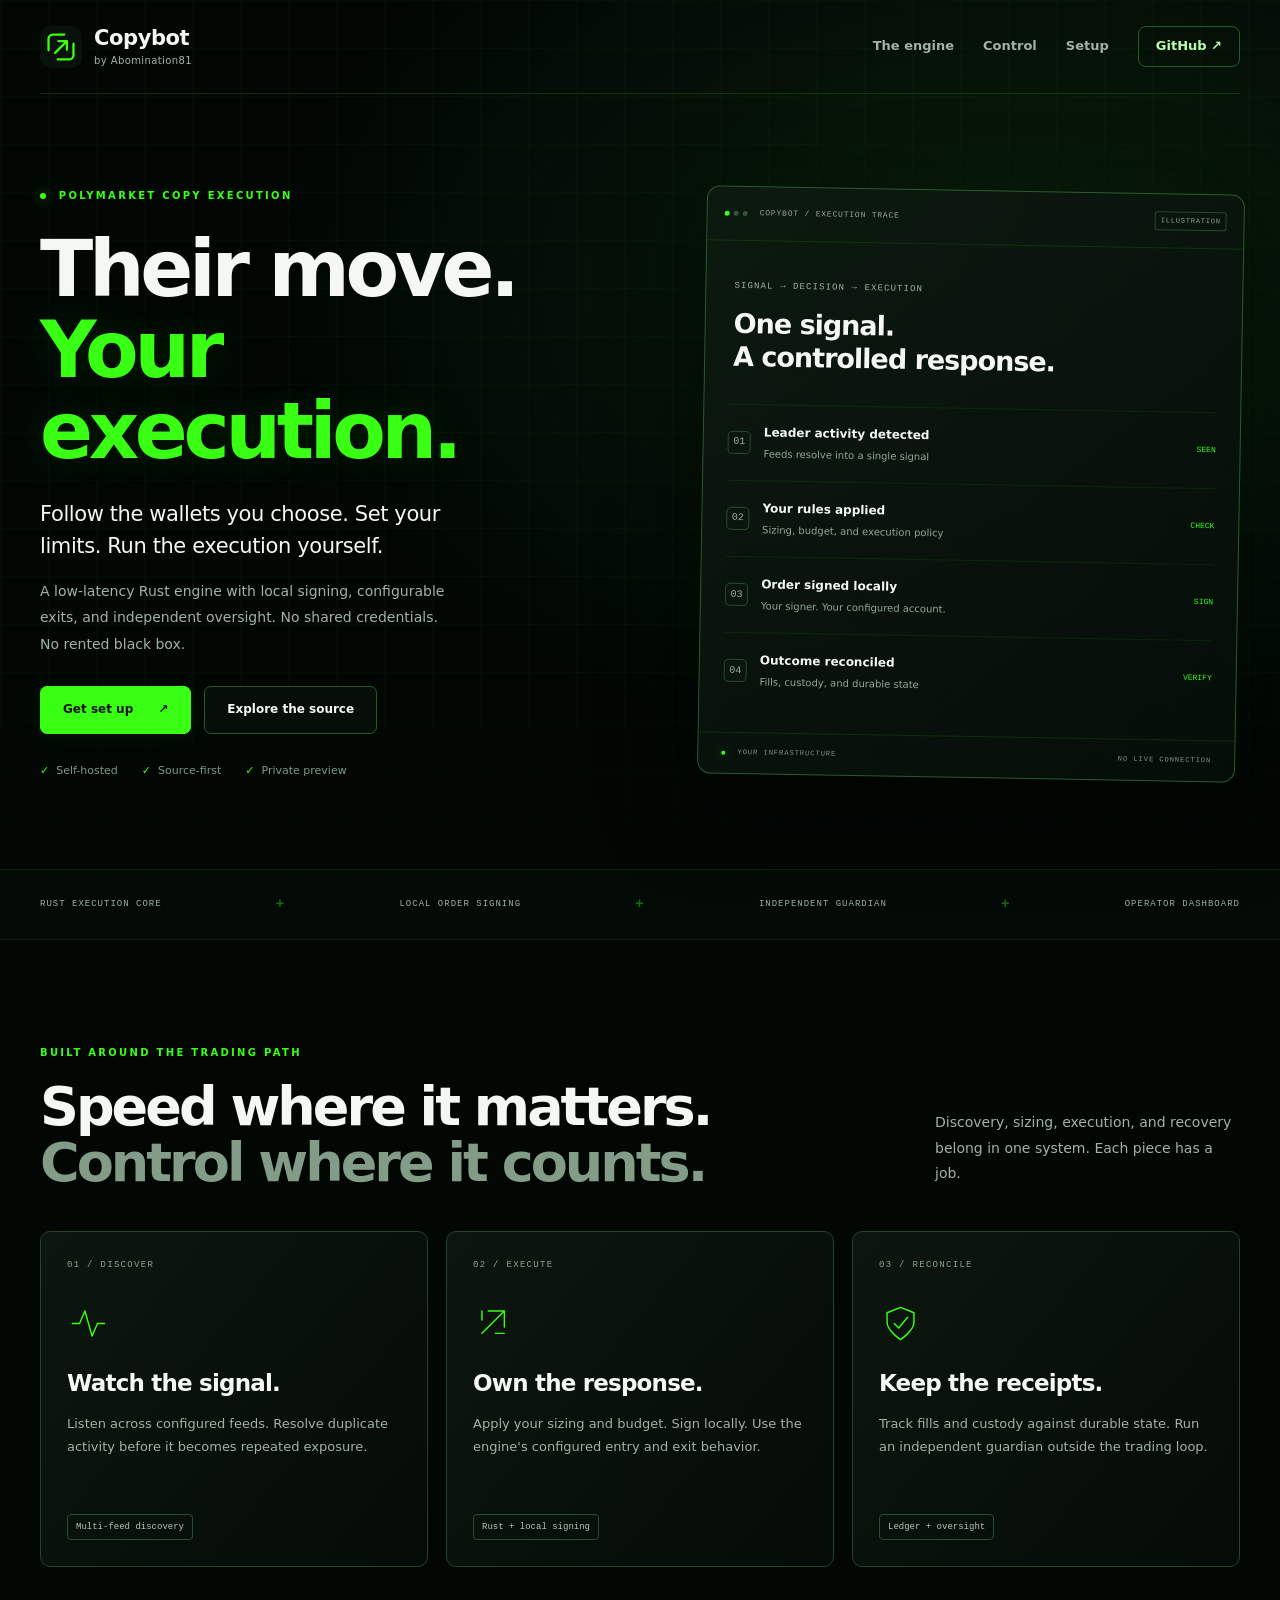
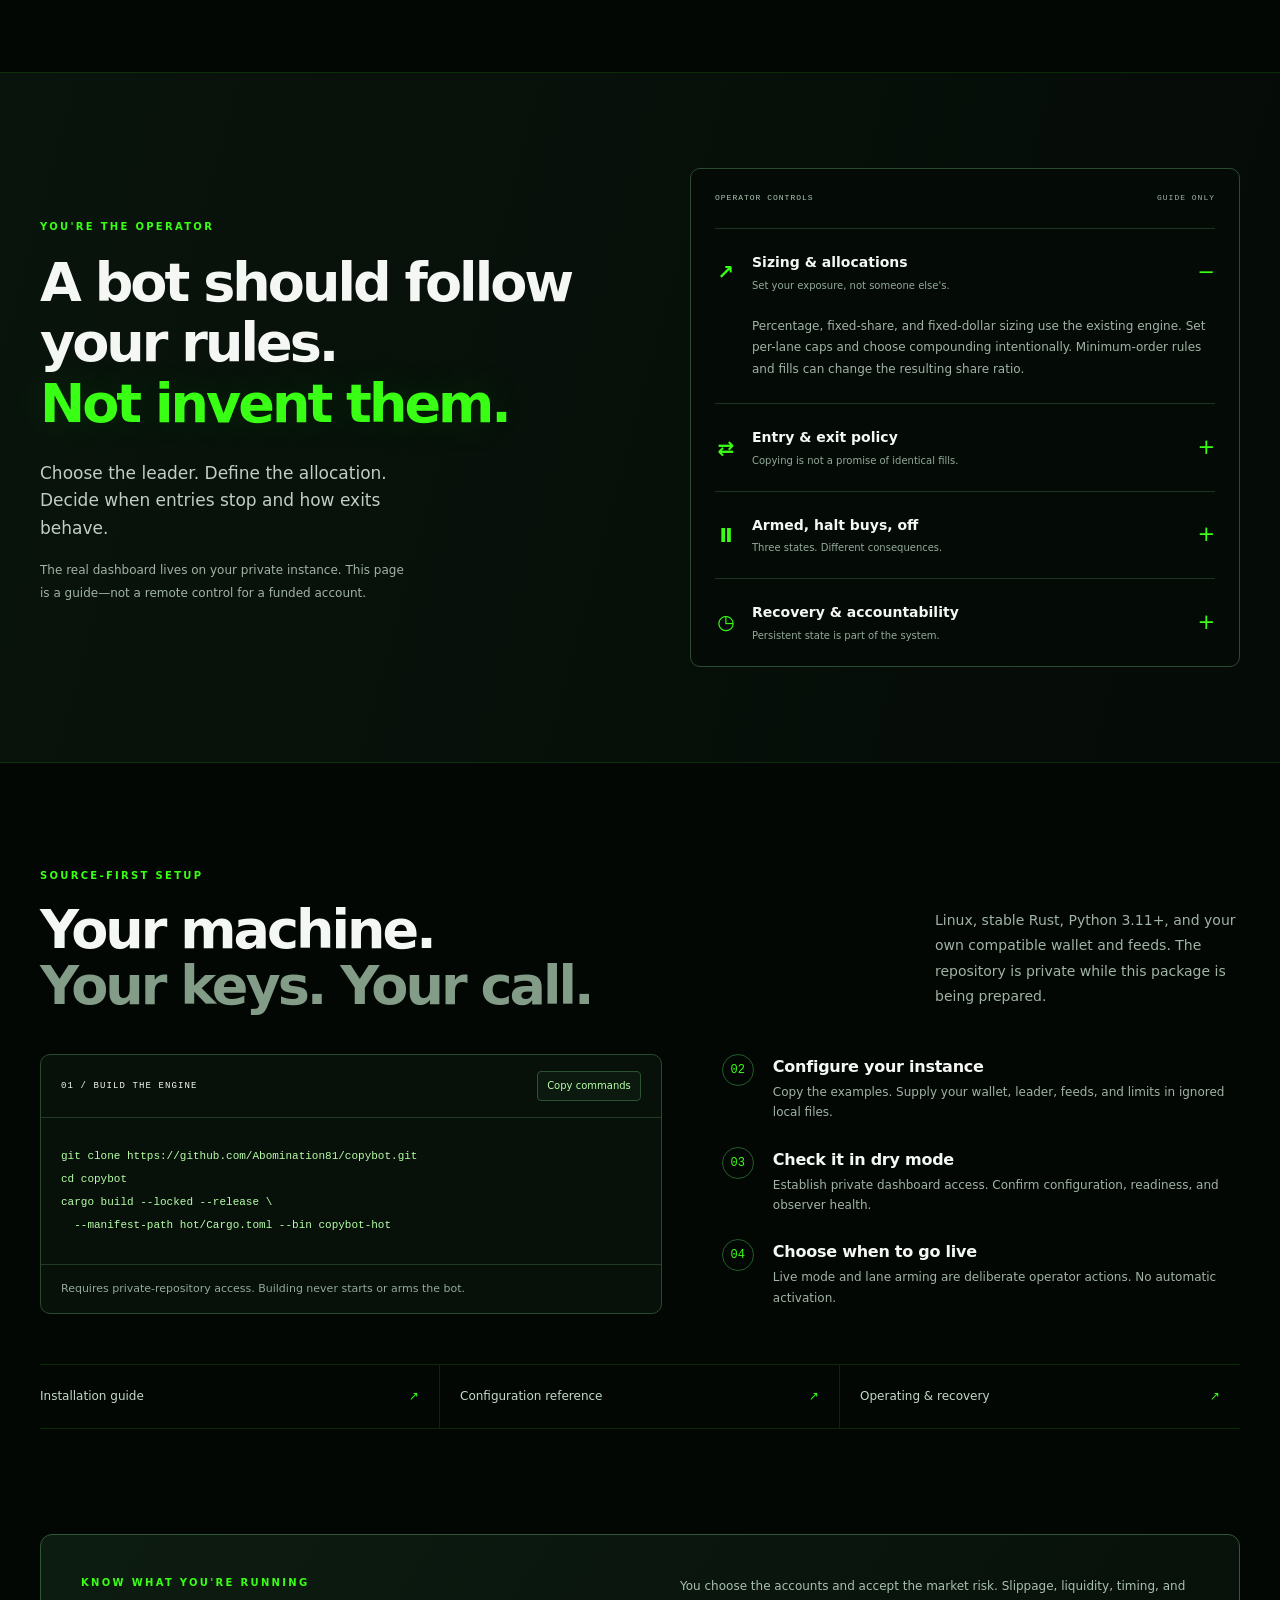
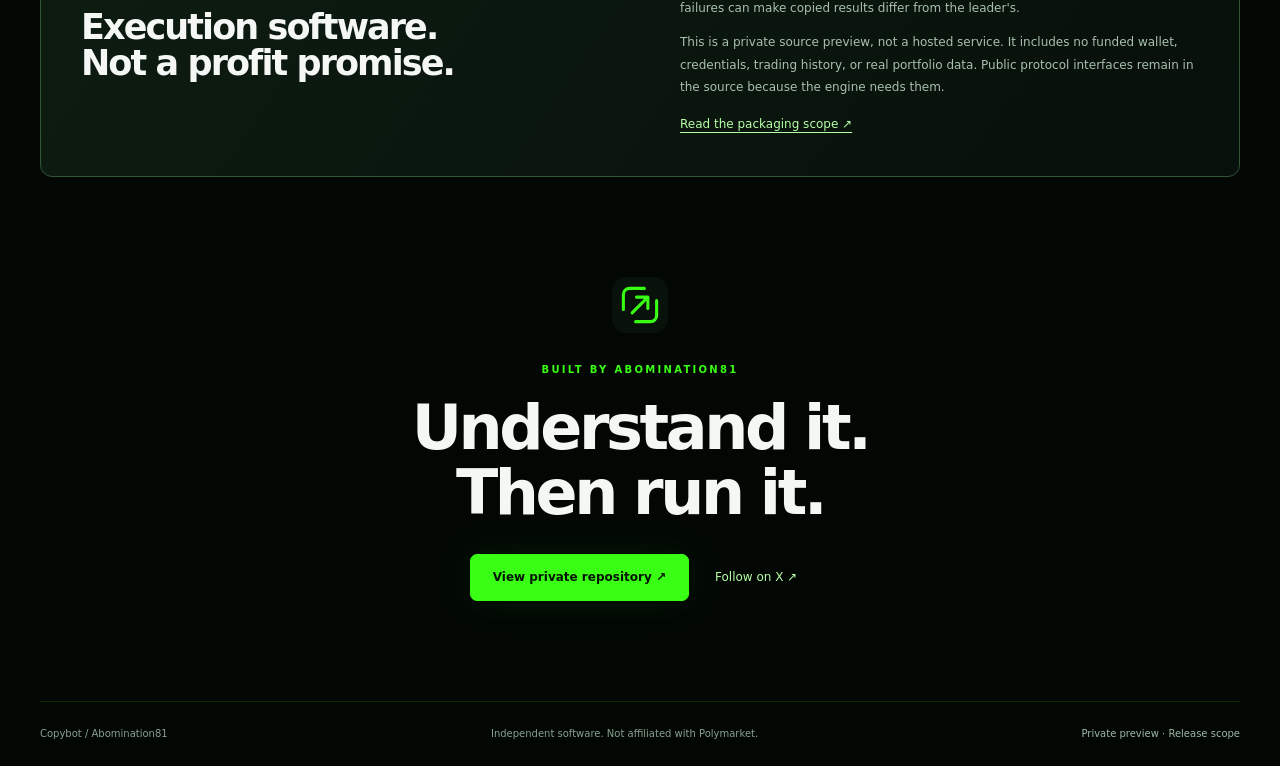
==== docs/index.html @ 66e98cf4 "Prepare private Copybot source package and operator guides" ====
<!doctype html>
<html lang="en">
<head>
  <meta charset="utf-8">
  <meta name="viewport" content="width=device-width,initial-scale=1">
  <meta name="theme-color" content="#020704">
  <meta name="description" content="Copybot by Abomination81. A self-hosted Polymarket copy-trading engine with local signing, configurable execution, and independent oversight.">
  <meta property="og:title" content="Copybot · Their move. Your execution.">
  <meta property="og:description" content="Low-latency copy trading. On your terms. Built by Abomination81.">
  <meta property="og:type" content="website">
  <meta name="twitter:card" content="summary">
  <meta name="twitter:creator" content="@Abomination81">
  <title>Copybot · Built by Abomination81</title>
  <link rel="icon" href="assets/copybot-mark.svg" type="image/svg+xml">
  <link rel="stylesheet" href="styles.css">
  <script src="page.js" defer></script>
</head>
<body>
  <a class="skip" href="#setup">Skip to setup</a>
  <header class="site-header wrap">
    <a class="brand" href="#top" aria-label="Copybot home"><img src="assets/copybot-mark.svg" width="42" height="42" alt=""><span>Copybot<small>by Abomination81</small></span></a>
    <nav aria-label="Main navigation"><a href="#engine">The engine</a><a href="#control">Control</a><a href="#setup">Setup</a><a class="nav-github" href="https://github.com/Abomination81/copybot">GitHub ↗</a></nav>
  </header>
  <main id="top">
    <section class="hero wrap">
      <div class="hero-copy">
        <p class="eyebrow"><span class="dot"></span> Polymarket copy execution</p>
        <h1>Their move.<br><span>Your execution.</span></h1>
        <p class="lede">Follow the wallets you choose. Set your limits. Run the execution yourself.</p>
        <p class="hero-detail">A low-latency Rust engine with local signing, configurable exits, and independent oversight. No shared credentials. No rented black box.</p>
        <div class="actions"><a class="button primary" href="#setup">Get set up <span>↗</span></a><a class="button secondary" href="https://github.com/Abomination81/copybot">Explore the source</a></div>
        <div class="hero-facts"><span>Self-hosted</span><span>Source-first</span><span>Private preview</span></div>
      </div>
      <div class="engine-window" aria-label="Illustrated execution flow. No live data.">
        <div class="window-head"><span class="window-dots"><i></i><i></i><i></i></span><span>COPYBOT / EXECUTION TRACE</span><span class="illustration">ILLUSTRATION</span></div>
        <div class="trace-intro"><span class="mono muted">SIGNAL → DECISION → EXECUTION</span><h2>One signal.<br>A controlled response.</h2></div>
        <div class="trace-list">
          <div class="trace-row"><span class="trace-number">01</span><div><strong>Leader activity detected</strong><small>Feeds resolve into a single signal</small></div><span class="trace-state">SEEN</span></div>
          <div class="trace-row"><span class="trace-number">02</span><div><strong>Your rules applied</strong><small>Sizing, budget, and execution policy</small></div><span class="trace-state">CHECK</span></div>
          <div class="trace-row"><span class="trace-number">03</span><div><strong>Order signed locally</strong><small>Your signer. Your configured account.</small></div><span class="trace-state">SIGN</span></div>
          <div class="trace-row"><span class="trace-number">04</span><div><strong>Outcome reconciled</strong><small>Fills, custody, and durable state</small></div><span class="trace-state">VERIFY</span></div>
        </div>
        <div class="window-foot"><span><span class="dot"></span> YOUR INFRASTRUCTURE</span><span>NO LIVE CONNECTION</span></div>
      </div>
    </section>
    <div class="principles"><div class="wrap"><span>RUST EXECUTION CORE</span><b>+</b><span>LOCAL ORDER SIGNING</span><b>+</b><span>INDEPENDENT GUARDIAN</span><b>+</b><span>OPERATOR DASHBOARD</span></div></div>

    <section id="engine" class="section wrap">
      <div class="section-head"><div><p class="eyebrow">Built around the trading path</p><h2>Speed where it matters.<br><span class="soft">Control where it counts.</span></h2></div><p>Discovery, sizing, execution, and recovery belong in one system. Each piece has a job.</p></div>
      <div class="feature-grid">
        <article class="feature"><span class="feature-index">01 / DISCOVER</span><svg viewBox="0 0 48 48" aria-hidden="true"><path d="M6 24h8l6-14 8 28 6-14h8"/></svg><h3>Watch the signal.</h3><p>Listen across configured feeds. Resolve duplicate activity before it becomes repeated exposure.</p><span class="tag">Multi-feed discovery</span></article>
        <article class="feature"><span class="feature-index">02 / EXECUTE</span><svg viewBox="0 0 48 48" aria-hidden="true"><path d="M10 35 35 10M17 10h18v18M10 10v10m25 15H25"/></svg><h3>Own the response.</h3><p>Apply your sizing and budget. Sign locally. Use the engine's configured entry and exit behavior.</p><span class="tag">Rust + local signing</span></article>
        <article class="feature"><span class="feature-index">03 / RECONCILE</span><svg viewBox="0 0 48 48" aria-hidden="true"><path d="m24 6 15 6v11c0 9-15 19-15 19S9 32 9 23V12zM17 24l5 5 10-12"/></svg><h3>Keep the receipts.</h3><p>Track fills and custody against durable state. Run an independent guardian outside the trading loop.</p><span class="tag">Ledger + oversight</span></article>
      </div>
    </section>

    <section id="control" class="control-section">
      <div class="wrap control-grid">
        <div><p class="eyebrow">You're the operator</p><h2>A bot should follow<br>your rules.<br><span>Not invent them.</span></h2><p class="lede-small">Choose the leader. Define the allocation. Decide when entries stop and how exits behave.</p><p class="muted">The real dashboard lives on your private instance. This page is a guide—not a remote control for a funded account.</p></div>
        <div class="control-panel">
          <div class="panel-title"><span>OPERATOR CONTROLS</span><span class="muted">GUIDE ONLY</span></div>
          <details open><summary><span class="control-icon">↗</span><span>Sizing & allocations<small>Set your exposure, not someone else's.</small></span></summary><p>Percentage, fixed-share, and fixed-dollar sizing use the existing engine. Set per-lane caps and choose compounding intentionally. Minimum-order rules and fills can change the resulting share ratio.</p></details>
          <details><summary><span class="control-icon">⇄</span><span>Entry & exit policy<small>Copying is not a promise of identical fills.</small></span></summary><p>Configure taker or hybrid behavior, buy/sell slippage, and maker handling. The current runtime default may flatten on the leader's first sell. Review that setting before you expect proportional trims.</p></details>
          <details><summary><span class="control-icon">Ⅱ</span><span>Armed, halt buys, off<small>Three states. Different consequences.</small></span></summary><p>Armed permits configured execution. Halt buys stops entries while allowing the exit path. Off disarms the lane. Stopping the process does not liquidate holdings or prove venue orders were canceled.</p></details>
          <details><summary><span class="control-icon">◷</span><span>Recovery & accountability<small>Persistent state is part of the system.</small></span></summary><p>Keep the ledger, pending execution, and operator intent together. A restart is not a reset. Existing arm intent may return on startup; inspect unresolved outcomes before resuming.</p></details>
        </div>
      </div>
    </section>

    <section id="setup" class="section wrap">
      <div class="section-head"><div><p class="eyebrow">Source-first setup</p><h2>Your machine.<br><span class="soft">Your keys. Your call.</span></h2></div><p>Linux, stable Rust, Python 3.11+, and your own compatible wallet and feeds. The repository is private while this package is being prepared.</p></div>
      <div class="setup-grid">
        <div class="terminal"><div class="terminal-bar"><span class="mono">01 / BUILD THE ENGINE</span><button class="copy" type="button" data-copy="build-commands" aria-label="Copy build commands">Copy commands</button></div><pre><code id="build-commands">git clone https://github.com/Abomination81/copybot.git
cd copybot
cargo build --locked --release \
  --manifest-path hot/Cargo.toml --bin copybot-hot</code></pre><p>Requires private-repository access. Building never starts or arms the bot.</p><div id="copy-status" class="sr-only" role="status" aria-live="polite"></div></div>
        <ol class="setup-steps"><li><span>02</span><div><h3>Configure your instance</h3><p>Copy the examples. Supply your wallet, leader, feeds, and limits in ignored local files.</p></div></li><li><span>03</span><div><h3>Check it in dry mode</h3><p>Establish private dashboard access. Confirm configuration, readiness, and observer health.</p></div></li><li><span>04</span><div><h3>Choose when to go live</h3><p>Live mode and lane arming are deliberate operator actions. No automatic activation.</p></div></li></ol>
      </div>
      <div class="guide-links"><a href="install.html">Installation guide <span>↗</span></a><a href="configuration.html">Configuration reference <span>↗</span></a><a href="operations.html">Operating & recovery <span>↗</span></a></div>
    </section>

    <section class="boundary wrap"><div><p class="eyebrow">Know what you're running</p><h2>Execution software.<br>Not a profit promise.</h2></div><div><p>You choose the accounts and accept the market risk. Slippage, liquidity, timing, and failures can make copied results differ from the leader's.</p><p>This is a private source preview, not a hosted service. It includes no funded wallet, credentials, trading history, or real portfolio data. Public protocol interfaces remain in the source because the engine needs them.</p><a href="release-scope.html">Read the packaging scope ↗</a></div></section>
    <section class="closing wrap"><img src="assets/copybot-mark.svg" width="56" height="56" alt=""><p class="eyebrow">Built by Abomination81</p><h2>Understand it.<br>Then run it.</h2><div class="actions"><a class="button primary" href="https://github.com/Abomination81/copybot">View private repository ↗</a><a class="text-link" href="https://x.com/Abomination81">Follow on X ↗</a></div></section>
  </main>
  <footer class="wrap"><span>Copybot / Abomination81</span><span>Independent software. Not affiliated with Polymarket.</span><a href="release-scope.html">Private preview · Release scope</a></footer>
</body>
</html>
---- docs/styles.css ----
:root{color-scheme:dark;--bg:#020704;--surface:#08110a;--green:#39ff14;--soft:#b7ffa8;--text:#f4f7f4;--muted:#a1b3a5;--line:#235c2b;--max:1200px;font-family:Inter,ui-sans-serif,system-ui,-apple-system,BlinkMacSystemFont,"Segoe UI",sans-serif;font-synthesis:none}
*{box-sizing:border-box}html{scroll-behavior:smooth;scroll-padding-top:30px}body{margin:0;background:var(--bg);color:var(--text);line-height:1.6}body:before{content:"";position:absolute;inset:0 0 auto;height:950px;z-index:-1;background:radial-gradient(ellipse at 80% 30%,#143a1670,transparent 52%),linear-gradient(#39ff1407 1px,transparent 1px),linear-gradient(90deg,#39ff1407 1px,transparent 1px);background-size:auto,48px 48px,48px 48px;mask-image:linear-gradient(#000 70%,transparent)}a{color:var(--soft);text-underline-offset:4px}a:hover{color:var(--green)}a:focus-visible,button:focus-visible,summary:focus-visible{outline:3px solid #fff;outline-offset:5px}button,summary{-webkit-tap-highlight-color:transparent}button{font:inherit}img{max-width:100%}.wrap{width:min(var(--max),calc(100% - 64px));margin-inline:auto}.site-header{height:94px;display:flex;align-items:center;justify-content:space-between;border-bottom:1px solid #39ff142a}.brand{display:flex;gap:12px;align-items:center;color:var(--text);text-decoration:none}.brand>span{font-weight:800;line-height:1.2;font-size:21px;letter-spacing:-.4px}.brand small{display:block;font-size:10px;font-weight:500;letter-spacing:.4px;color:var(--muted);margin-top:3px}nav{display:flex;gap:29px;align-items:center}nav a{font-size:13px;font-weight:600;color:var(--muted);text-decoration:none}.nav-github{border:1px solid var(--line);padding:9px 17px;border-radius:8px;color:var(--soft)}h1,h2,h3,p{margin-top:0}h1,h2{line-height:1.04;letter-spacing:-.055em}h1{font-size:clamp(56px,6.1vw,86px);font-weight:800;margin:25px 0 25px}h1 span,.control-grid h2 span{color:var(--green);text-shadow:0 0 42px #39ff1420}h2{font-size:clamp(36px,4.3vw,54px);font-weight:750;margin-bottom:26px}h3{font-size:23px;line-height:1.25;letter-spacing:-.035em}.eyebrow{font-size:10px;font-weight:800;letter-spacing:2.3px;text-transform:uppercase;color:var(--green);margin-bottom:18px}.dot{display:inline-block;width:6px;height:6px;background:var(--green);border-radius:50%;box-shadow:0 0 12px #39ff1480;margin-right:7px;vertical-align:middle}.hero{display:grid;grid-template-columns:1.1fr 1fr;gap:70px;align-items:center;padding-block:94px 90px}.lede{font-size:21px;line-height:1.55;max-width:430px;letter-spacing:-.4px;margin-bottom:15px}.hero-detail{font-size:14px;line-height:1.9;color:var(--muted);max-width:420px}.actions{display:flex;align-items:center;flex-wrap:wrap;gap:13px;margin-top:29px}.button{padding:13px 22px;display:inline-flex;align-items:center;justify-content:center;gap:25px;border:1px solid var(--line);border-radius:7px;font-size:12px;font-weight:750;text-decoration:none;min-height:46px;transition:background .15s,transform .15s}.button:hover{transform:translateY(-2px)}.primary{color:#041402;background:var(--green);border-color:var(--green);box-shadow:0 3px 22px #39ff1410}.primary:hover{color:#041402;background:#7dff64}.secondary{color:var(--text);background:#09120baa}.hero-facts{display:flex;flex-wrap:wrap;gap:24px;margin-top:28px;color:#819986;font-size:11px}.hero-facts span:before{content:"✓";color:var(--green);margin-right:7px}.engine-window{border:1px solid #2a5a30;border-radius:13px;overflow:hidden;background:linear-gradient(140deg,#0d1a10f0,#050d08);box-shadow:0 28px 90px #0008,0 0 80px #39ff1407;transform:rotate(1deg)}.window-head{display:flex;gap:12px;align-items:center;font-size:8px;letter-spacing:.8px;padding:17px;border-bottom:1px solid #39ff1420;color:#95aa99}.window-dots{display:flex;gap:4px}.window-dots i{height:5px;width:5px;border-radius:50%;background:#35543c}.window-dots i:first-child{background:var(--green)}.illustration{margin-left:auto;font-size:7px;color:#8ba58f;border:1px solid #28472d;border-radius:3px;padding:3px 5px}.trace-intro{padding:29px 28px 10px}.mono,pre,code,.trace-number,.trace-state,.window-head,.window-foot,.feature-index,.tag,.panel-title,.principles{font-family:"SFMono-Regular",Consolas,"Liberation Mono",monospace}.mono{font-size:9px;letter-spacing:1.1px}.muted{color:var(--muted)}.trace-intro h2{font-size:27px;line-height:1.22;letter-spacing:-1px;margin:12px 0 20px}.trace-list{padding:0 24px 24px}.trace-row{position:relative;display:flex;align-items:center;gap:13px;padding:18px 0;border-top:1px solid #39ff1415}.trace-number{font-size:10px;color:#99b59e;width:23px;height:23px;display:grid;place-items:center;border:1px solid #29492e;border-radius:5px;background:#0a150c}.trace-row strong{display:block;font-size:12px;font-weight:650}.trace-row small{display:block;font-size:10px;color:#93a998;margin-top:4px}.trace-state{font-size:8px;color:var(--green);margin-left:auto}.window-foot{display:flex;justify-content:space-between;border-top:1px solid #39ff1420;padding:14px 23px;font-size:7px;letter-spacing:1px;color:#839887}.window-foot .dot{width:4px;height:4px}.principles{border-block:1px solid #39ff141a;background:#07100977}.principles>.wrap{display:flex;justify-content:space-between;align-items:center;gap:14px;padding-block:23px;font-size:9px;letter-spacing:1px;color:#9cb3a1}.principles b{color:#39ff1460;font-size:14px}.section{padding-block:105px}.section-head{display:flex;align-items:flex-end;gap:70px;justify-content:space-between;margin-bottom:40px}.section-head h2{margin-bottom:0}.section-head>p{max-width:305px;color:var(--muted);font-size:14px;line-height:1.8;margin-bottom:5px}.soft{color:#829c88}.feature-grid{display:grid;grid-template-columns:repeat(3,1fr);gap:18px}.feature{border:1px solid #22442a;border-radius:10px;padding:26px;background:linear-gradient(130deg,#0c160e,#050b07);position:relative;overflow:hidden}.feature-index{font-size:9px;letter-spacing:1.3px;color:#8da593;display:block}.feature svg{display:block;width:43px;height:43px;fill:none;stroke:var(--green);stroke-width:1.6;stroke-linejoin:round;stroke-linecap:round;margin:30px 0 24px}.feature h3{margin-bottom:14px}.feature p{font-size:13px;color:var(--muted);line-height:1.8;margin-bottom:27px;min-height:72px}.tag{display:inline-block;font-size:9px;border:1px solid #294d30;border-radius:4px;padding:5px 8px;color:#b3c8b8}.control-section{background:linear-gradient(105deg,#09140c,#050b07);border-block:1px solid #39ff1420;padding-block:95px}.control-grid{display:grid;grid-template-columns:1fr 1fr;gap:100px;align-items:center}.control-grid h2{line-height:1.12}.lede-small{font-size:17px;max-width:360px;color:#c0cec3}.control-grid>div>p.muted{font-size:12px;max-width:365px;line-height:1.9}.control-panel{border:1px solid #2b4a31;border-radius:10px;background:#040a06;padding:0 24px}.panel-title{display:flex;justify-content:space-between;font-size:8px;letter-spacing:1px;padding:23px 0;color:#afc8b5}.control-panel details{border-top:1px solid #1c3422}.control-panel summary{list-style:none;display:flex;align-items:center;gap:15px;padding:22px 0;cursor:pointer;font-size:14px;font-weight:650}.control-panel summary::-webkit-details-marker{display:none}.control-panel summary:after{content:"+";margin-left:auto;color:var(--green);font-size:21px;font-weight:300}.control-panel details[open] summary:after{content:"−"}.control-panel summary small{display:block;font-size:10px;color:#93aa9a;font-weight:400;margin-top:4px}.control-icon{color:var(--green);font-size:20px;width:22px;text-align:center}.control-panel details p{font-size:12px;color:var(--muted);line-height:1.8;margin:0 0 23px 37px}.setup-grid{display:grid;grid-template-columns:1.2fr 1fr;gap:60px;align-items:start}.terminal{background:#071009;border:1px solid #28492e;border-radius:10px;min-width:0;overflow:hidden}.terminal-bar{display:flex;justify-content:space-between;align-items:center;padding:16px 20px;border-bottom:1px solid #203a25}.copy{color:var(--soft);font-size:10px;border:1px solid #2c5135;background:#0b190e;padding:6px 9px;border-radius:4px;cursor:pointer}.copy:hover{background:#152e1b}pre{margin:0;padding:27px 20px;color:#b7ffa8;font-size:11px;line-height:2.1;overflow-x:auto;white-space:pre-wrap;overflow-wrap:anywhere}.terminal>p{font-size:11px;color:#93aa9a;border-top:1px solid #203a25;padding:15px 20px;margin:0}.setup-steps{list-style:none;padding:0;margin:0;display:grid;gap:24px}.setup-steps li{display:flex;gap:19px}.setup-steps li>span{color:var(--green);font:12px monospace;border:1px solid #235c2b;border-radius:50%;height:32px;min-width:32px;display:grid;place-items:center}.setup-steps h3{font-size:16px;letter-spacing:-.25px;margin:3px 0 5px}.setup-steps p{color:var(--muted);font-size:12px;line-height:1.7;margin:0}.guide-links{display:grid;grid-template-columns:repeat(3,1fr);border-block:1px solid #39ff1425;margin-top:50px}.guide-links a{display:flex;justify-content:space-between;padding:22px 20px;font-size:12px;text-decoration:none;color:#c5d8ca;border-right:1px solid #39ff1425}.guide-links a:first-child{padding-left:0}.guide-links a:last-child{border-right:0}.guide-links a span{color:var(--green)}.guide-links a:hover{color:var(--green)}.boundary{display:grid;grid-template-columns:1fr 1fr;gap:80px;border:1px solid #315638;background:linear-gradient(125deg,#0d1c11,#07100a);border-radius:12px;padding:40px}.boundary h2{font-size:35px;margin-bottom:0}.boundary p:not(.eyebrow){font-size:12px;color:#a9c0af;line-height:1.85}.boundary a{font-size:12px}.closing{padding-block:100px;text-align:center}.closing>img{margin-bottom:22px}.closing .eyebrow{margin-bottom:18px}.closing h2{font-size:62px}.closing .actions{justify-content:center}.text-link{font-size:12px;text-decoration:none;padding:13px}.closing .primary{box-shadow:0 0 40px #39ff1415}footer{border-top:1px solid #39ff1425;display:flex;gap:22px;justify-content:space-between;padding-block:24px;color:#89a28f;font-size:10px}footer a{color:#9db9a4;text-decoration:none}.skip{position:absolute;left:20px;top:-100px;background:white;color:black;padding:12px;z-index:10}.skip:focus{top:10px}.sr-only{position:absolute;width:1px;height:1px;padding:0;overflow:hidden;clip:rect(0,0,0,0);white-space:nowrap;border:0}
@media(min-width:1500px){.hero{padding-block:112px}.hero h1{font-size:88px}}
@media(max-width:1000px){.hero{gap:30px;padding-block:70px}.hero h1{font-size:61px}.section-head{gap:30px}.control-grid{gap:40px}.setup-grid{gap:30px}.trace-list{padding-inline:16px}.trace-row{gap:8px}.trace-intro{padding-left:20px}.trace-row small{font-size:9px}.trace-state{font-size:7px}.feature{padding:22px}.feature p{min-height:94px}.hero .button{padding-inline:16px;gap:13px}.boundary{gap:35px}}
@media(max-width:760px){.wrap{width:calc(100% - 40px)}.site-header{height:78px}nav{gap:16px}nav a{font-size:11px}nav a:nth-child(2){display:none}.brand>span{font-size:18px}.brand img{width:36px;height:36px}.hero{grid-template-columns:1fr;padding-block:56px;gap:45px}.hero h1{font-size:clamp(52px,11vw,78px)}.hero-copy{max-width:600px}.lede{max-width:500px}.hero-detail{max-width:500px}.engine-window{transform:none}.trace-row{padding-block:20px;gap:15px}.trace-row strong{font-size:14px}.trace-row small{font-size:11px}.trace-state{font-size:9px}.trace-list{padding:0 24px 20px}.trace-intro{padding:27px 25px 10px}.window-head{font-size:9px}.window-foot{font-size:8px}.principles>.wrap{flex-wrap:wrap;justify-content:center;gap:12px 20px;font-size:8px}.principles b{display:none}.section{padding-block:65px}.section-head{display:block}.section-head>p{max-width:500px;margin-top:23px}.feature-grid{grid-template-columns:1fr}.feature{padding:25px}.feature svg{margin:22px 0}.feature p{min-height:0;max-width:470px}.control-grid,.setup-grid,.boundary{grid-template-columns:1fr;gap:35px}.control-section{padding-block:65px}.control-grid>div>p.muted,.lede-small{max-width:500px}.control-grid h2 br:nth-child(1){display:none}.control-panel{padding-inline:19px}.control-panel summary{font-size:14px}.control-panel summary small{font-size:10px}.guide-links{grid-template-columns:1fr}.guide-links a{padding:18px 0;border-right:0;border-bottom:1px solid #39ff1425}.guide-links a:last-child{border-bottom:0}.boundary{padding:27px;width:calc(100% - 40px)}.boundary h2{font-size:34px}.closing{padding-block:70px}.closing h2{font-size:52px}footer{flex-direction:column;gap:8px}.terminal-bar .mono{font-size:8px}.hero-facts{gap:18px}}
@media(max-width:450px){.site-header nav a:first-child{display:none}.site-header nav{gap:14px}.site-header .nav-github{white-space:nowrap;padding:8px 12px}.brand{flex-shrink:0}.brand small{white-space:nowrap}}
@media(prefers-reduced-motion:reduce){html{scroll-behavior:auto}.button{transition:none}.button:hover{transform:none}}
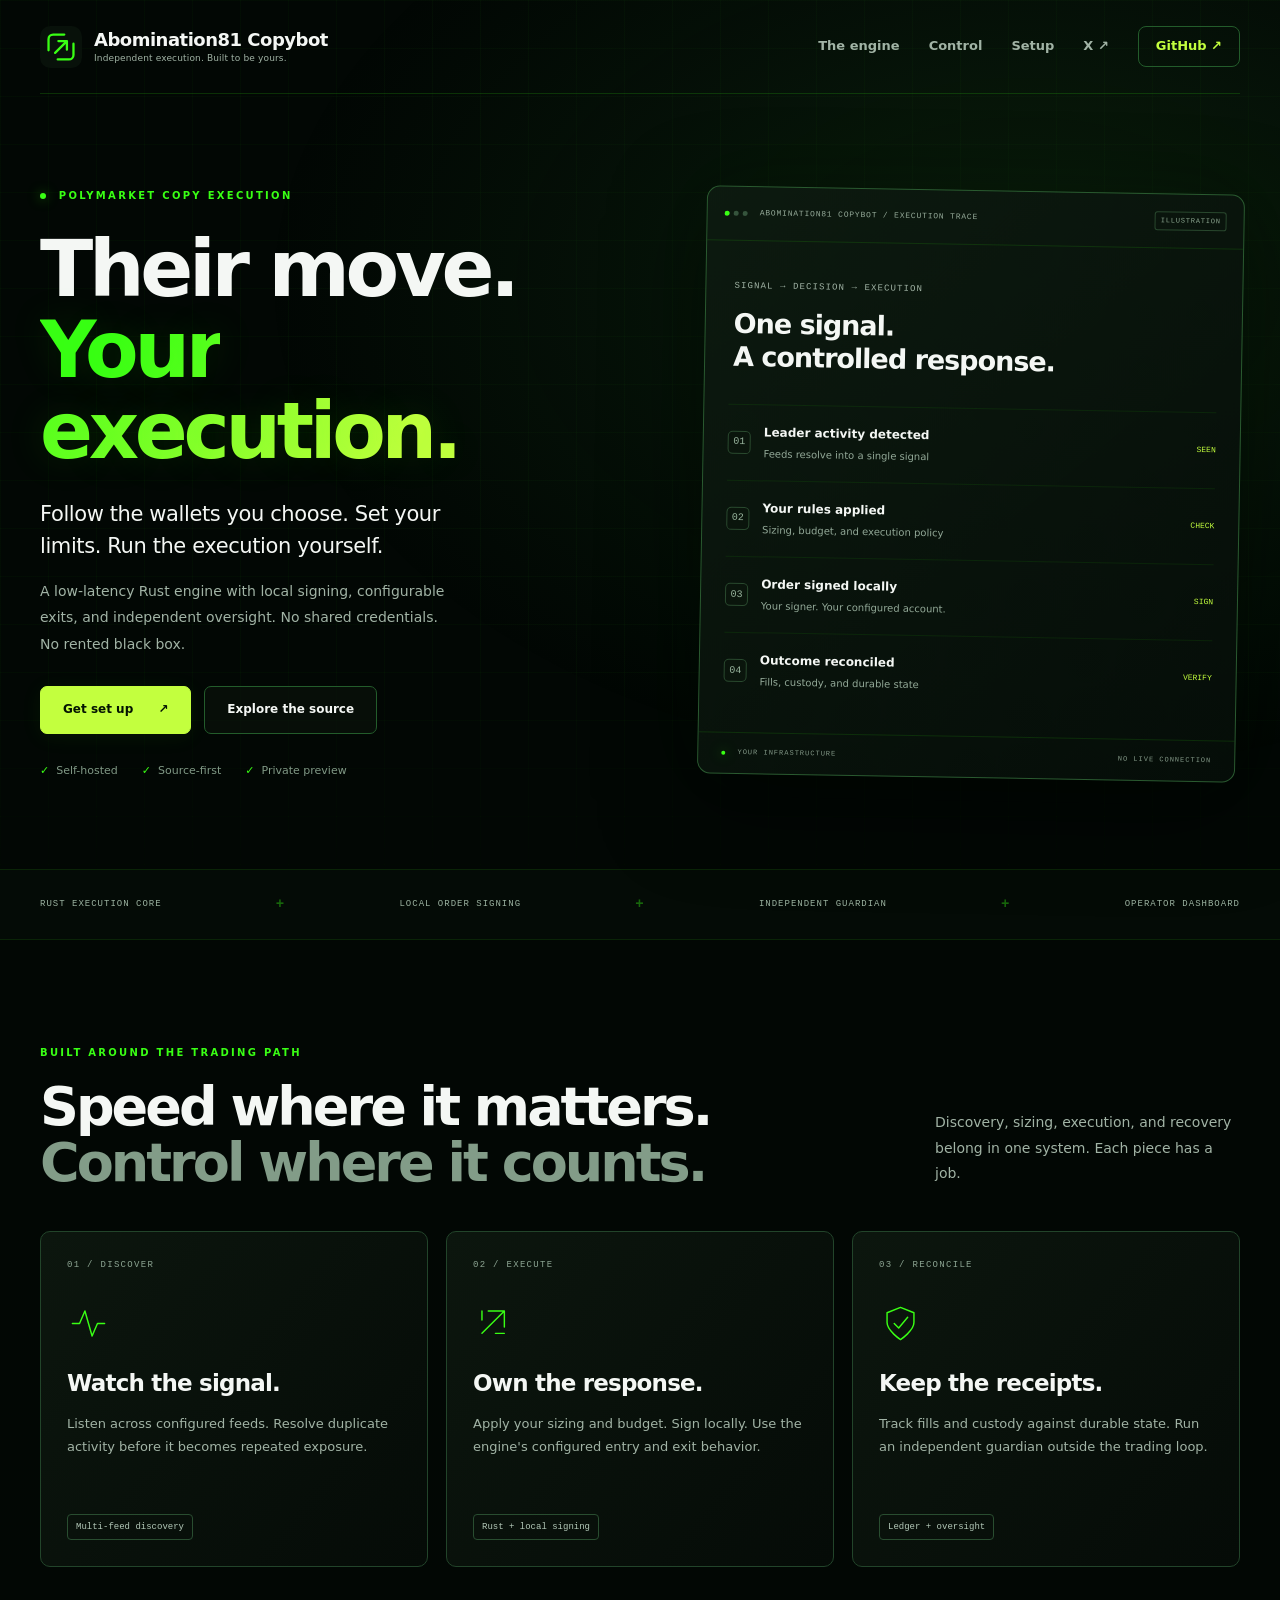
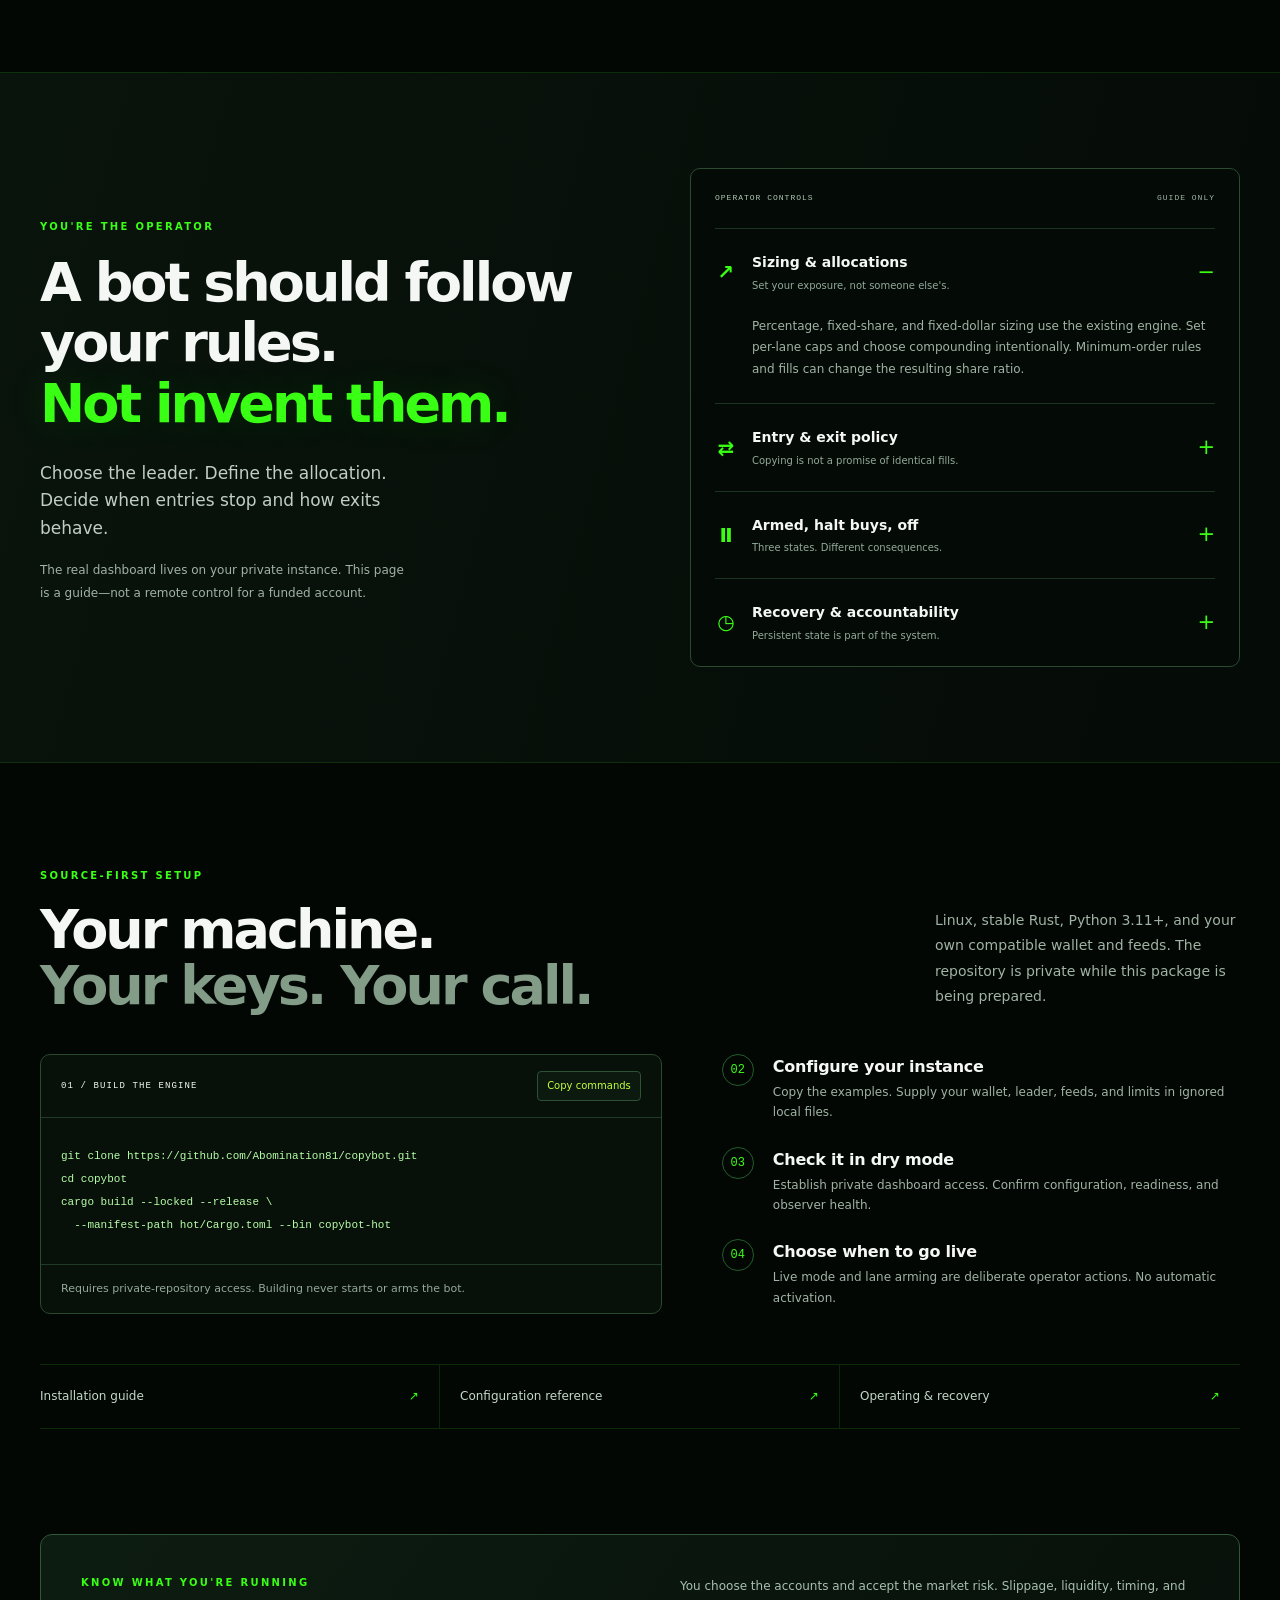
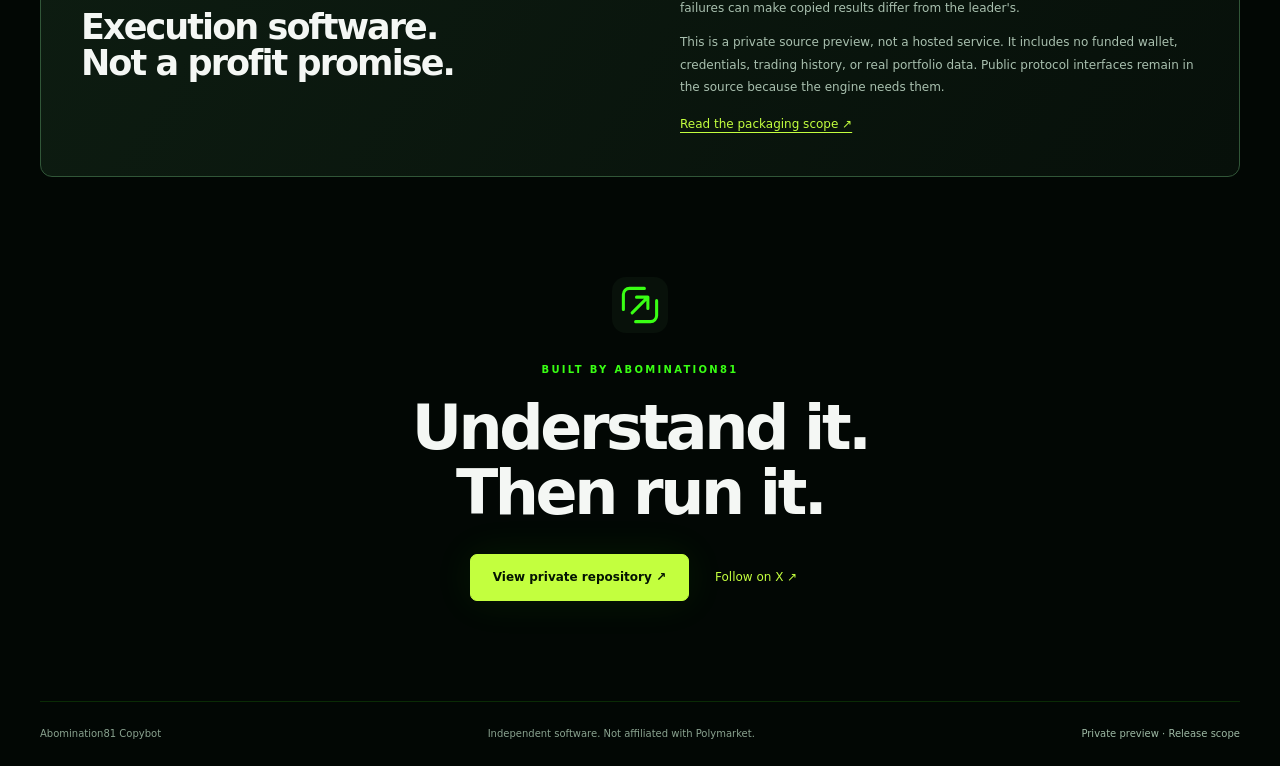
==== commit 89a59f24: "Brand release as Abomination81 Copybot" ====
--- a/docs/index.html
+++ b/docs/index.html
@@ -4,13 +4,13 @@
   <meta charset="utf-8">
   <meta name="viewport" content="width=device-width,initial-scale=1">
   <meta name="theme-color" content="#020704">
-  <meta name="description" content="Copybot by Abomination81. A self-hosted Polymarket copy-trading engine with local signing, configurable execution, and independent oversight.">
-  <meta property="og:title" content="Copybot · Their move. Your execution.">
+  <meta name="description" content="Abomination81 Copybot. A self-hosted Polymarket copy-trading engine with local signing, configurable execution, and independent oversight.">
+  <meta property="og:title" content="Abomination81 Copybot · Their move. Your execution.">
   <meta property="og:description" content="Low-latency copy trading. On your terms. Built by Abomination81.">
   <meta property="og:type" content="website">
   <meta name="twitter:card" content="summary">
   <meta name="twitter:creator" content="@Abomination81">
-  <title>Copybot · Built by Abomination81</title>
+  <title>Abomination81 Copybot</title>
   <link rel="icon" href="assets/copybot-mark.svg" type="image/svg+xml">
   <link rel="stylesheet" href="styles.css">
   <script src="page.js" defer></script>
@@ -18,8 +18,8 @@
 <body>
   <a class="skip" href="#setup">Skip to setup</a>
   <header class="site-header wrap">
-    <a class="brand" href="#top" aria-label="Copybot home"><img src="assets/copybot-mark.svg" width="42" height="42" alt=""><span>Copybot<small>by Abomination81</small></span></a>
-    <nav aria-label="Main navigation"><a href="#engine">The engine</a><a href="#control">Control</a><a href="#setup">Setup</a><a class="nav-github" href="https://github.com/Abomination81/copybot">GitHub ↗</a></nav>
+    <a class="brand" href="#top" aria-label="Abomination81 Copybot home"><img src="assets/copybot-mark.svg" width="42" height="42" alt=""><span>Abomination81 Copybot<small>Independent execution. Built to be yours.</small></span></a>
+    <nav aria-label="Main navigation"><a href="#engine">The engine</a><a href="#control">Control</a><a href="#setup">Setup</a><a class="profile-link" href="https://x.com/Abomination81" target="_blank" rel="noopener noreferrer">X ↗</a><a class="nav-github" href="https://github.com/Abomination81/copybot">GitHub ↗</a></nav>
   </header>
   <main id="top">
     <section class="hero wrap">
@@ -32,7 +32,7 @@
         <div class="hero-facts"><span>Self-hosted</span><span>Source-first</span><span>Private preview</span></div>
       </div>
       <div class="engine-window" aria-label="Illustrated execution flow. No live data.">
-        <div class="window-head"><span class="window-dots"><i></i><i></i><i></i></span><span>COPYBOT / EXECUTION TRACE</span><span class="illustration">ILLUSTRATION</span></div>
+        <div class="window-head"><span class="window-dots"><i></i><i></i><i></i></span><span>ABOMINATION81 COPYBOT / EXECUTION TRACE</span><span class="illustration">ILLUSTRATION</span></div>
         <div class="trace-intro"><span class="mono muted">SIGNAL → DECISION → EXECUTION</span><h2>One signal.<br>A controlled response.</h2></div>
         <div class="trace-list">
           <div class="trace-row"><span class="trace-number">01</span><div><strong>Leader activity detected</strong><small>Feeds resolve into a single signal</small></div><span class="trace-state">SEEN</span></div>
@@ -82,6 +82,6 @@
     <section class="boundary wrap"><div><p class="eyebrow">Know what you're running</p><h2>Execution software.<br>Not a profit promise.</h2></div><div><p>You choose the accounts and accept the market risk. Slippage, liquidity, timing, and failures can make copied results differ from the leader's.</p><p>This is a private source preview, not a hosted service. It includes no funded wallet, credentials, trading history, or real portfolio data. Public protocol interfaces remain in the source because the engine needs them.</p><a href="release-scope.html">Read the packaging scope ↗</a></div></section>
     <section class="closing wrap"><img src="assets/copybot-mark.svg" width="56" height="56" alt=""><p class="eyebrow">Built by Abomination81</p><h2>Understand it.<br>Then run it.</h2><div class="actions"><a class="button primary" href="https://github.com/Abomination81/copybot">View private repository ↗</a><a class="text-link" href="https://x.com/Abomination81">Follow on X ↗</a></div></section>
   </main>
-  <footer class="wrap"><span>Copybot / Abomination81</span><span>Independent software. Not affiliated with Polymarket.</span><a href="release-scope.html">Private preview · Release scope</a></footer>
+  <footer class="wrap"><span>Abomination81 Copybot</span><span>Independent software. Not affiliated with Polymarket.</span><a href="release-scope.html">Private preview · Release scope</a></footer>
 </body>
 </html>
--- a/docs/styles.css
+++ b/docs/styles.css
@@ -5,3 +5,12 @@
 @media(max-width:760px){.wrap{width:calc(100% - 40px)}.site-header{height:78px}nav{gap:16px}nav a{font-size:11px}nav a:nth-child(2){display:none}.brand>span{font-size:18px}.brand img{width:36px;height:36px}.hero{grid-template-columns:1fr;padding-block:56px;gap:45px}.hero h1{font-size:clamp(52px,11vw,78px)}.hero-copy{max-width:600px}.lede{max-width:500px}.hero-detail{max-width:500px}.engine-window{transform:none}.trace-row{padding-block:20px;gap:15px}.trace-row strong{font-size:14px}.trace-row small{font-size:11px}.trace-state{font-size:9px}.trace-list{padding:0 24px 20px}.trace-intro{padding:27px 25px 10px}.window-head{font-size:9px}.window-foot{font-size:8px}.principles>.wrap{flex-wrap:wrap;justify-content:center;gap:12px 20px;font-size:8px}.principles b{display:none}.section{padding-block:65px}.section-head{display:block}.section-head>p{max-width:500px;margin-top:23px}.feature-grid{grid-template-columns:1fr}.feature{padding:25px}.feature svg{margin:22px 0}.feature p{min-height:0;max-width:470px}.control-grid,.setup-grid,.boundary{grid-template-columns:1fr;gap:35px}.control-section{padding-block:65px}.control-grid>div>p.muted,.lede-small{max-width:500px}.control-grid h2 br:nth-child(1){display:none}.control-panel{padding-inline:19px}.control-panel summary{font-size:14px}.control-panel summary small{font-size:10px}.guide-links{grid-template-columns:1fr}.guide-links a{padding:18px 0;border-right:0;border-bottom:1px solid #39ff1425}.guide-links a:last-child{border-bottom:0}.boundary{padding:27px;width:calc(100% - 40px)}.boundary h2{font-size:34px}.closing{padding-block:70px}.closing h2{font-size:52px}footer{flex-direction:column;gap:8px}.terminal-bar .mono{font-size:8px}.hero-facts{gap:18px}}
 @media(max-width:450px){.site-header nav a:first-child{display:none}.site-header nav{gap:14px}.site-header .nav-github{white-space:nowrap;padding:8px 12px}.brand{flex-shrink:0}.brand small{white-space:nowrap}}
 @media(prefers-reduced-motion:reduce){html{scroll-behavior:auto}.button{transition:none}.button:hover{transform:none}}
+
+/* Shared Abomination81 brand: electric green, lime, deep black, white. */
+:root{--lime:#c3ff3e;--soft:#c3ff3e}
+.brand>span{font-size:18px;letter-spacing:-.5px}.brand small{font-size:9px;letter-spacing:.15px}
+.hero h1 span{background:linear-gradient(110deg,var(--green) 12%,var(--lime) 90%);background-clip:text;-webkit-background-clip:text;color:transparent}
+.primary{background:var(--lime);border-color:var(--lime)}.primary:hover{background:#d8ff87}
+.trace-state{color:var(--lime)}
+@media(max-width:760px){.brand>span{font-size:15px;max-width:160px}.brand small{font-size:8px}.site-header nav{gap:12px}.site-header nav a[href="#engine"],.site-header nav a[href="#setup"]{display:none}}
+@media(max-width:400px){.brand{gap:8px;min-width:0}.brand>span{max-width:145px;font-size:14px}.brand small{display:none}.nav-github{padding:8px 10px}.site-header nav a{white-space:nowrap}}
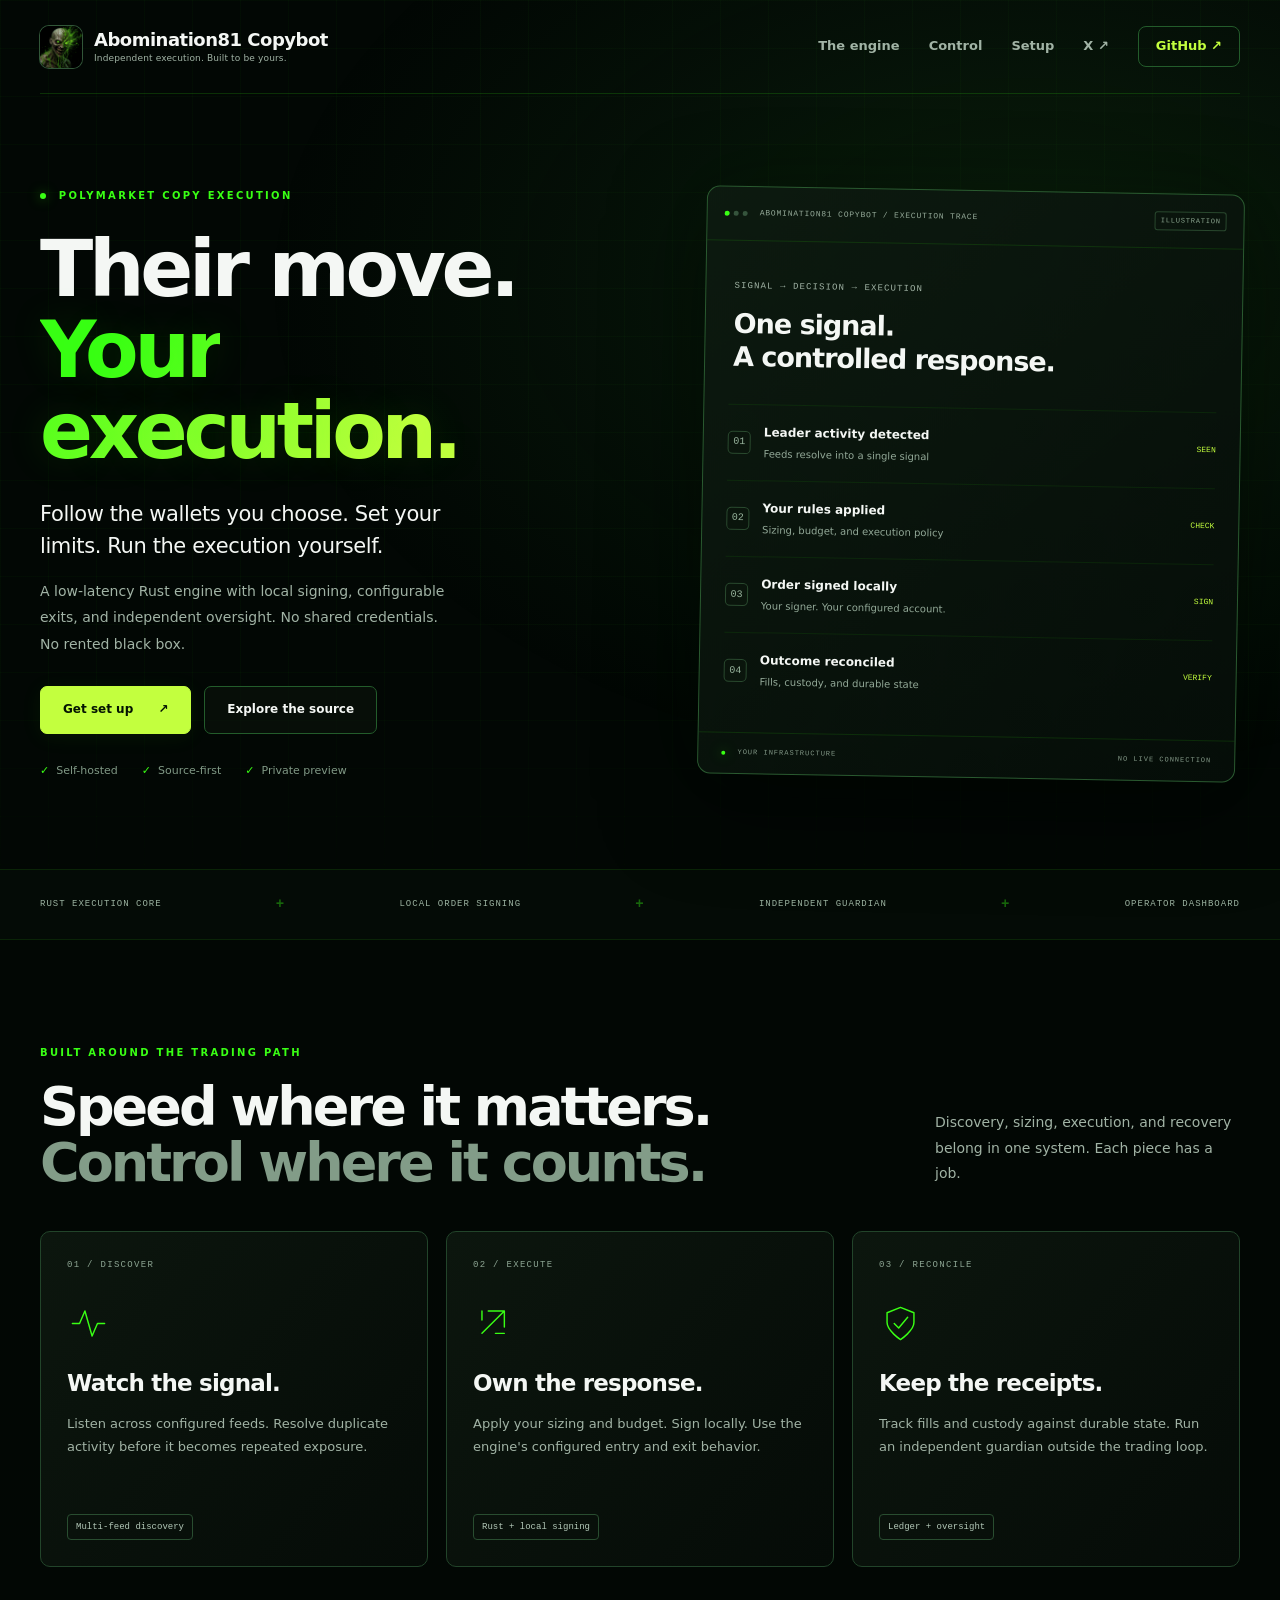
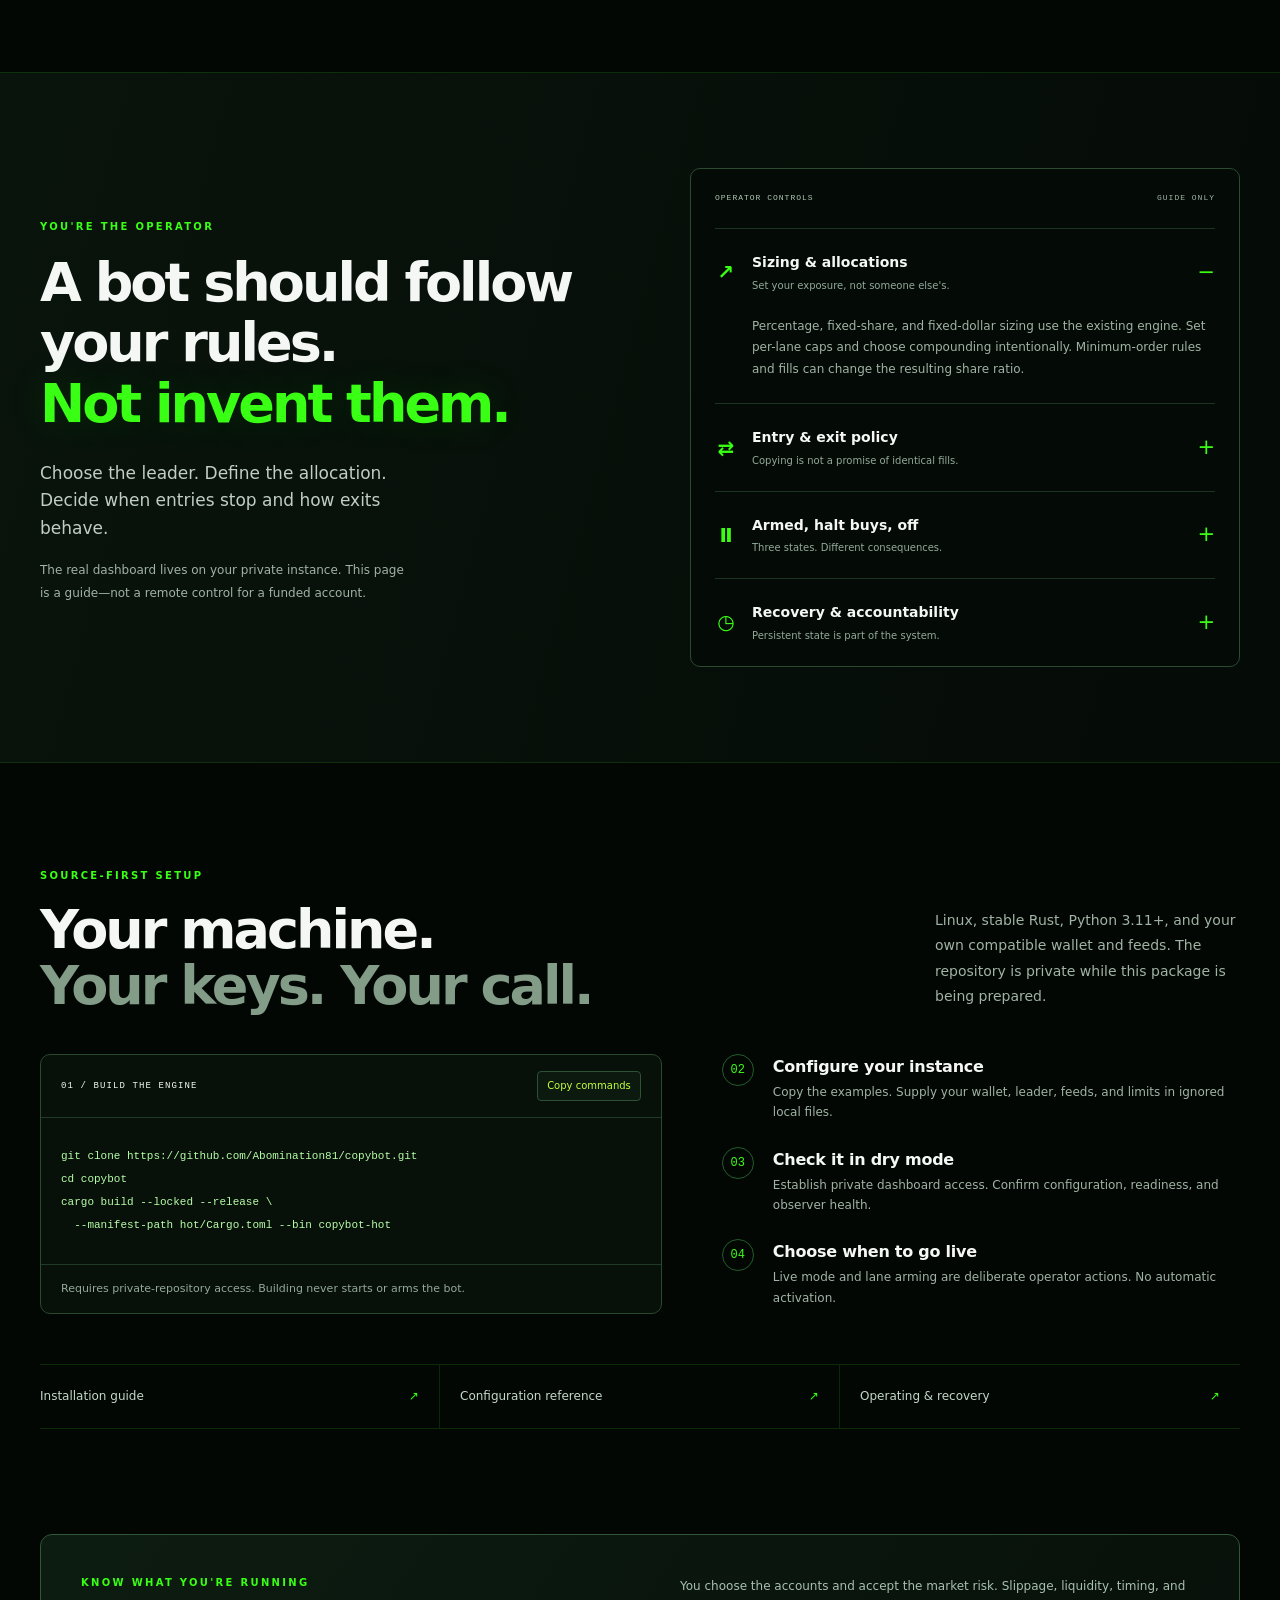
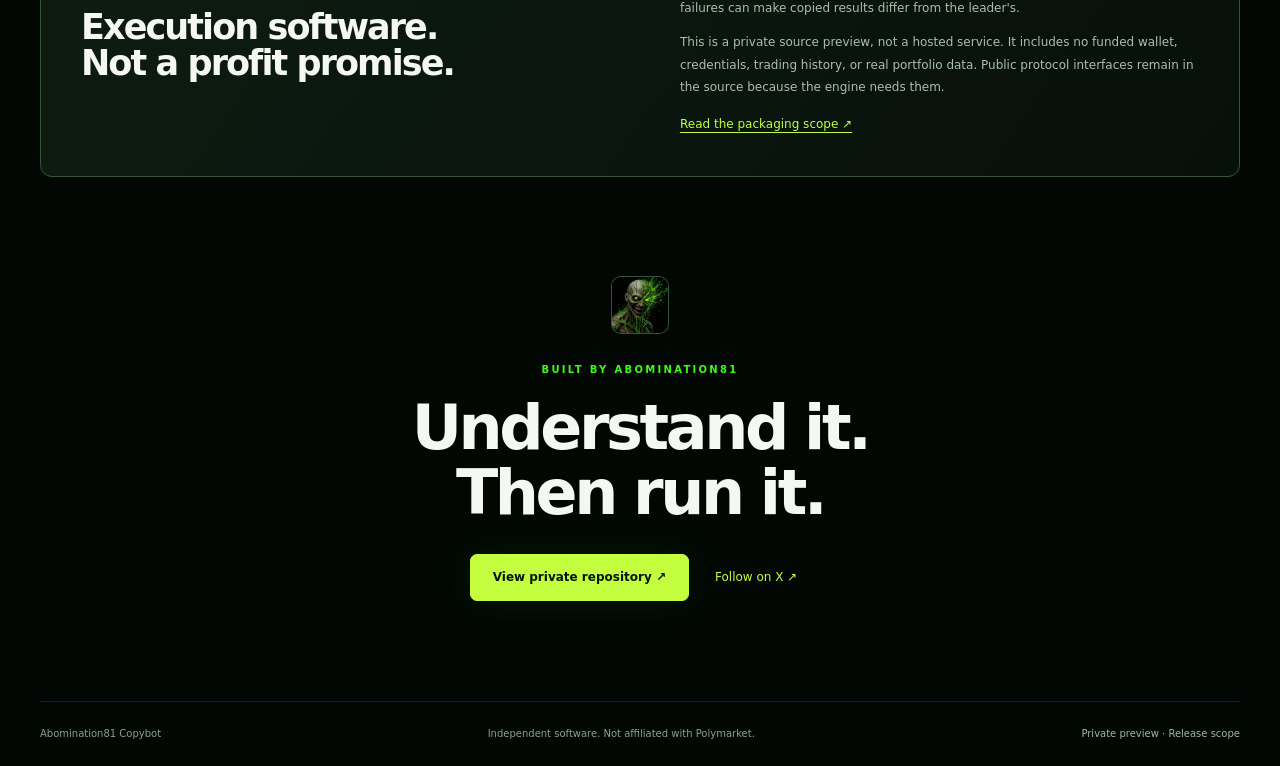
==== commit 7cb90082: "Use supplied Abomination81 logo across frontends and icons" ====
--- a/docs/index.html
+++ b/docs/index.html
@@ -11,14 +11,14 @@
   <meta name="twitter:card" content="summary">
   <meta name="twitter:creator" content="@Abomination81">
   <title>Abomination81 Copybot</title>
-  <link rel="icon" href="assets/copybot-mark.svg" type="image/svg+xml">
+  <link rel="icon" href="assets/copybot-mark.svg?v=abom2" type="image/svg+xml">
   <link rel="stylesheet" href="styles.css">
   <script src="page.js" defer></script>
 </head>
 <body>
   <a class="skip" href="#setup">Skip to setup</a>
   <header class="site-header wrap">
-    <a class="brand" href="#top" aria-label="Abomination81 Copybot home"><img src="assets/copybot-mark.svg" width="42" height="42" alt=""><span>Abomination81 Copybot<small>Independent execution. Built to be yours.</small></span></a>
+    <a class="brand" href="#top" aria-label="Abomination81 Copybot home"><img src="assets/copybot-mark.svg?v=abom2" width="42" height="42" alt=""><span>Abomination81 Copybot<small>Independent execution. Built to be yours.</small></span></a>
     <nav aria-label="Main navigation"><a href="#engine">The engine</a><a href="#control">Control</a><a href="#setup">Setup</a><a class="profile-link" href="https://x.com/Abomination81" target="_blank" rel="noopener noreferrer">X ↗</a><a class="nav-github" href="https://github.com/Abomination81/copybot">GitHub ↗</a></nav>
   </header>
   <main id="top">
@@ -80,7 +80,7 @@
     </section>
 
     <section class="boundary wrap"><div><p class="eyebrow">Know what you're running</p><h2>Execution software.<br>Not a profit promise.</h2></div><div><p>You choose the accounts and accept the market risk. Slippage, liquidity, timing, and failures can make copied results differ from the leader's.</p><p>This is a private source preview, not a hosted service. It includes no funded wallet, credentials, trading history, or real portfolio data. Public protocol interfaces remain in the source because the engine needs them.</p><a href="release-scope.html">Read the packaging scope ↗</a></div></section>
-    <section class="closing wrap"><img src="assets/copybot-mark.svg" width="56" height="56" alt=""><p class="eyebrow">Built by Abomination81</p><h2>Understand it.<br>Then run it.</h2><div class="actions"><a class="button primary" href="https://github.com/Abomination81/copybot">View private repository ↗</a><a class="text-link" href="https://x.com/Abomination81">Follow on X ↗</a></div></section>
+    <section class="closing wrap"><img src="assets/copybot-mark.svg?v=abom2" width="56" height="56" alt=""><p class="eyebrow">Built by Abomination81</p><h2>Understand it.<br>Then run it.</h2><div class="actions"><a class="button primary" href="https://github.com/Abomination81/copybot">View private repository ↗</a><a class="text-link" href="https://x.com/Abomination81">Follow on X ↗</a></div></section>
   </main>
   <footer class="wrap"><span>Abomination81 Copybot</span><span>Independent software. Not affiliated with Polymarket.</span><a href="release-scope.html">Private preview · Release scope</a></footer>
 </body>
--- a/docs/styles.css
+++ b/docs/styles.css
@@ -14,3 +14,5 @@
 .trace-state{color:var(--lime)}
 @media(max-width:760px){.brand>span{font-size:15px;max-width:160px}.brand small{font-size:8px}.site-header nav{gap:12px}.site-header nav a[href="#engine"],.site-header nav a[href="#setup"]{display:none}}
 @media(max-width:400px){.brand{gap:8px;min-width:0}.brand>span{max-width:145px;font-size:14px}.brand small{display:none}.nav-github{padding:8px 10px}.site-header nav a{white-space:nowrap}}
+
+.brand img,.closing>img{object-fit:cover;border-radius:9px;box-shadow:0 0 0 1px #315638}
